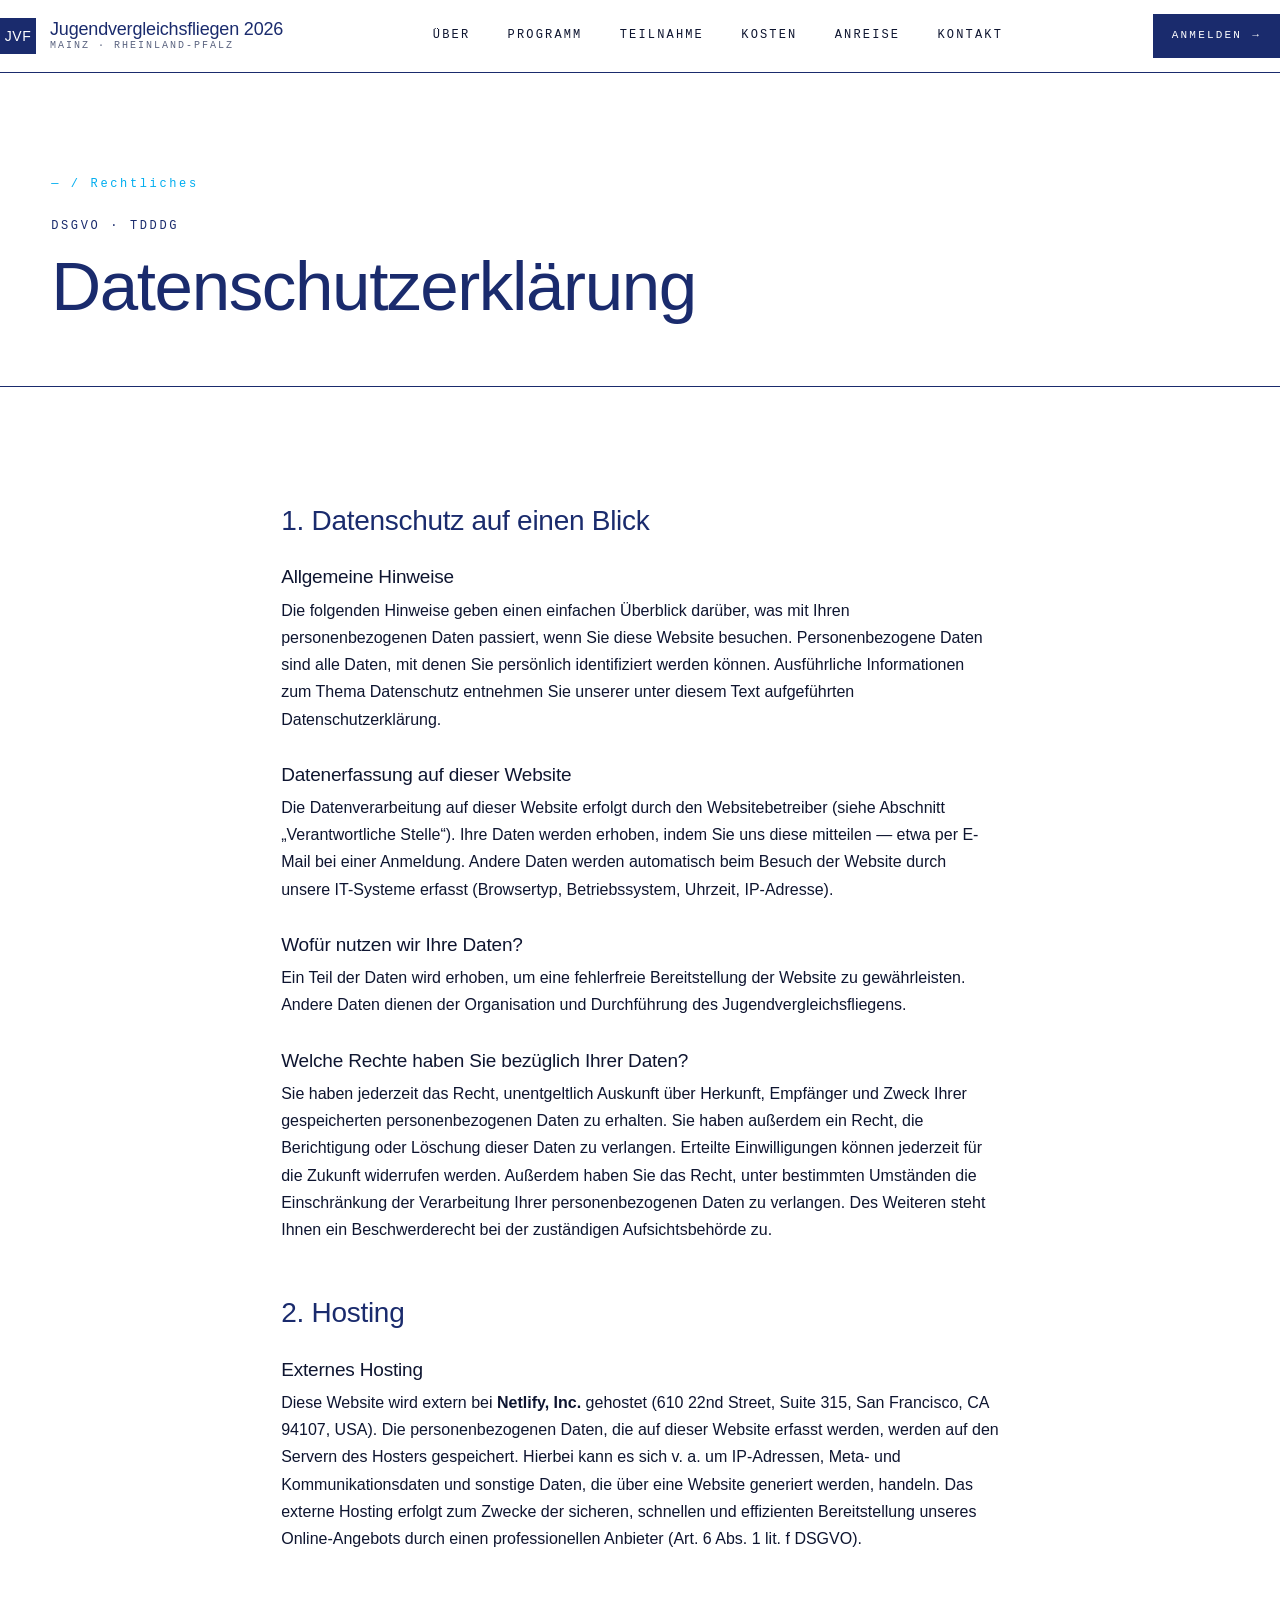
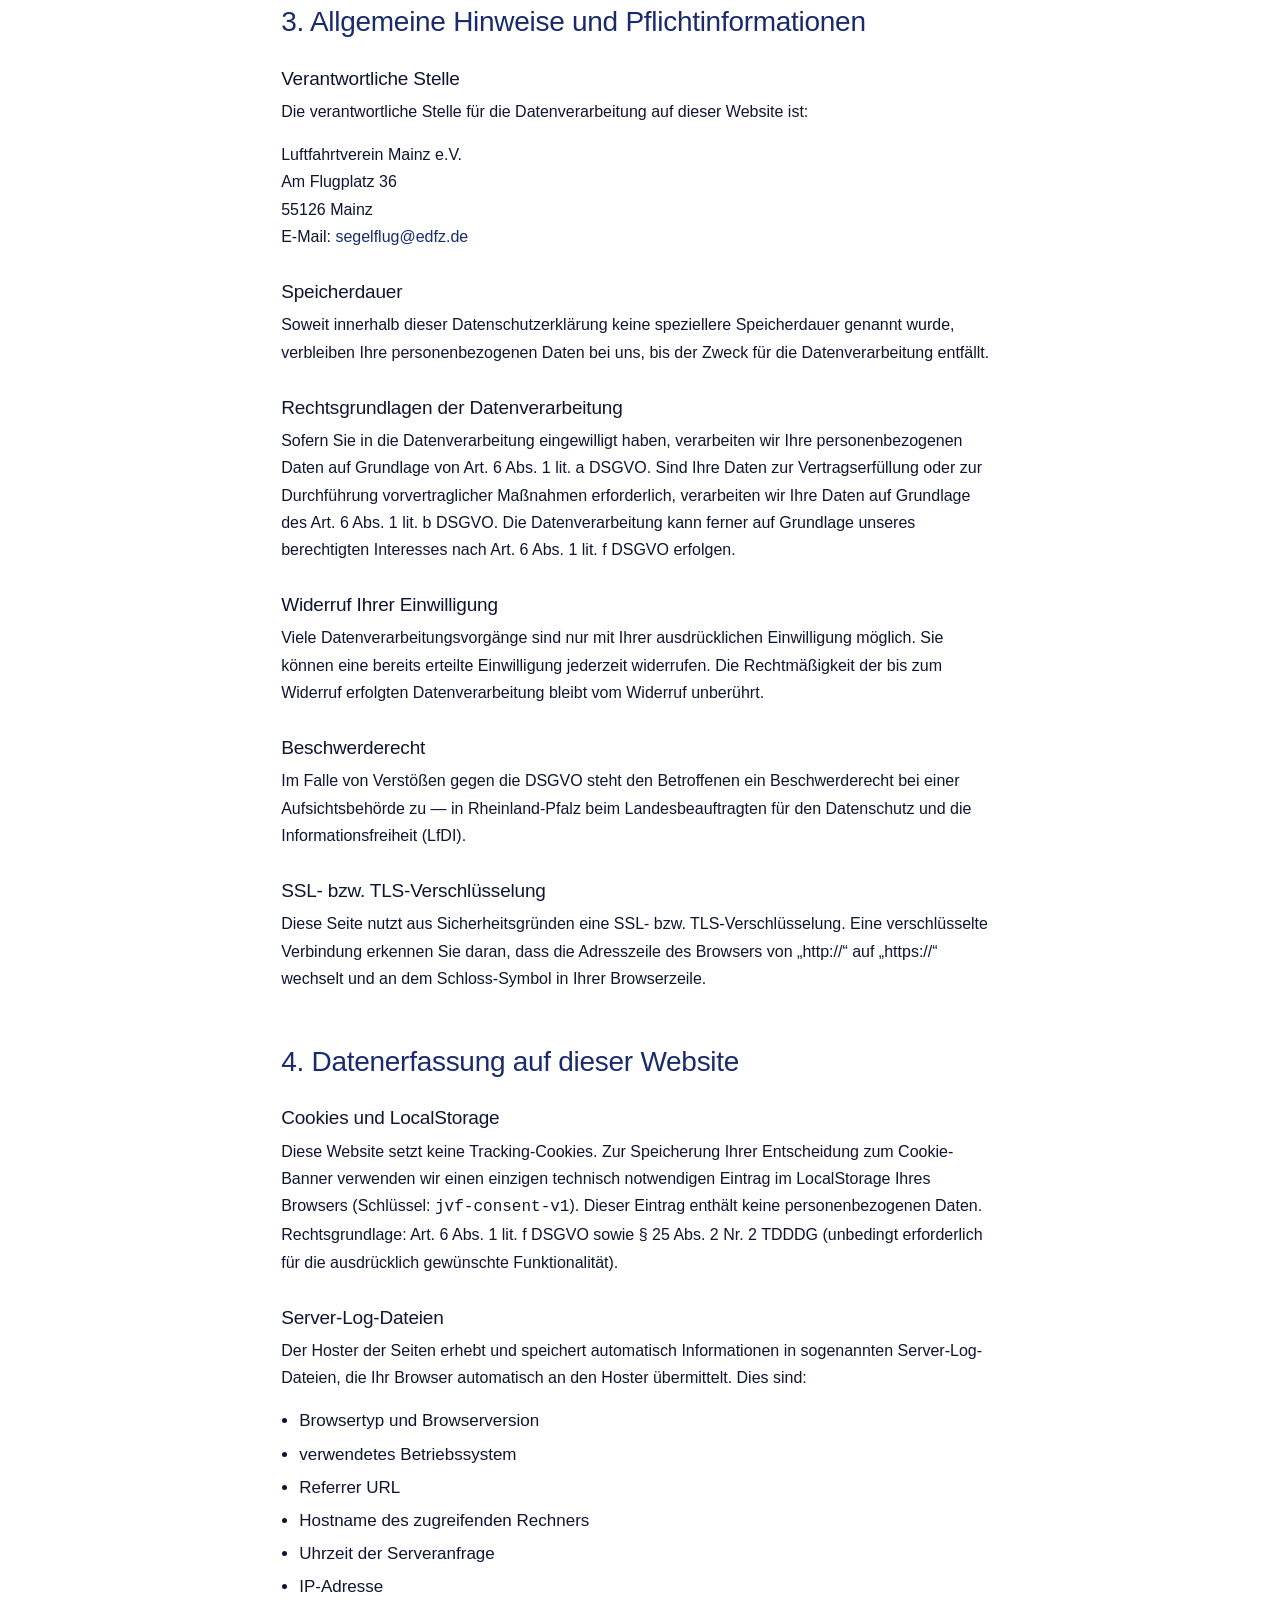
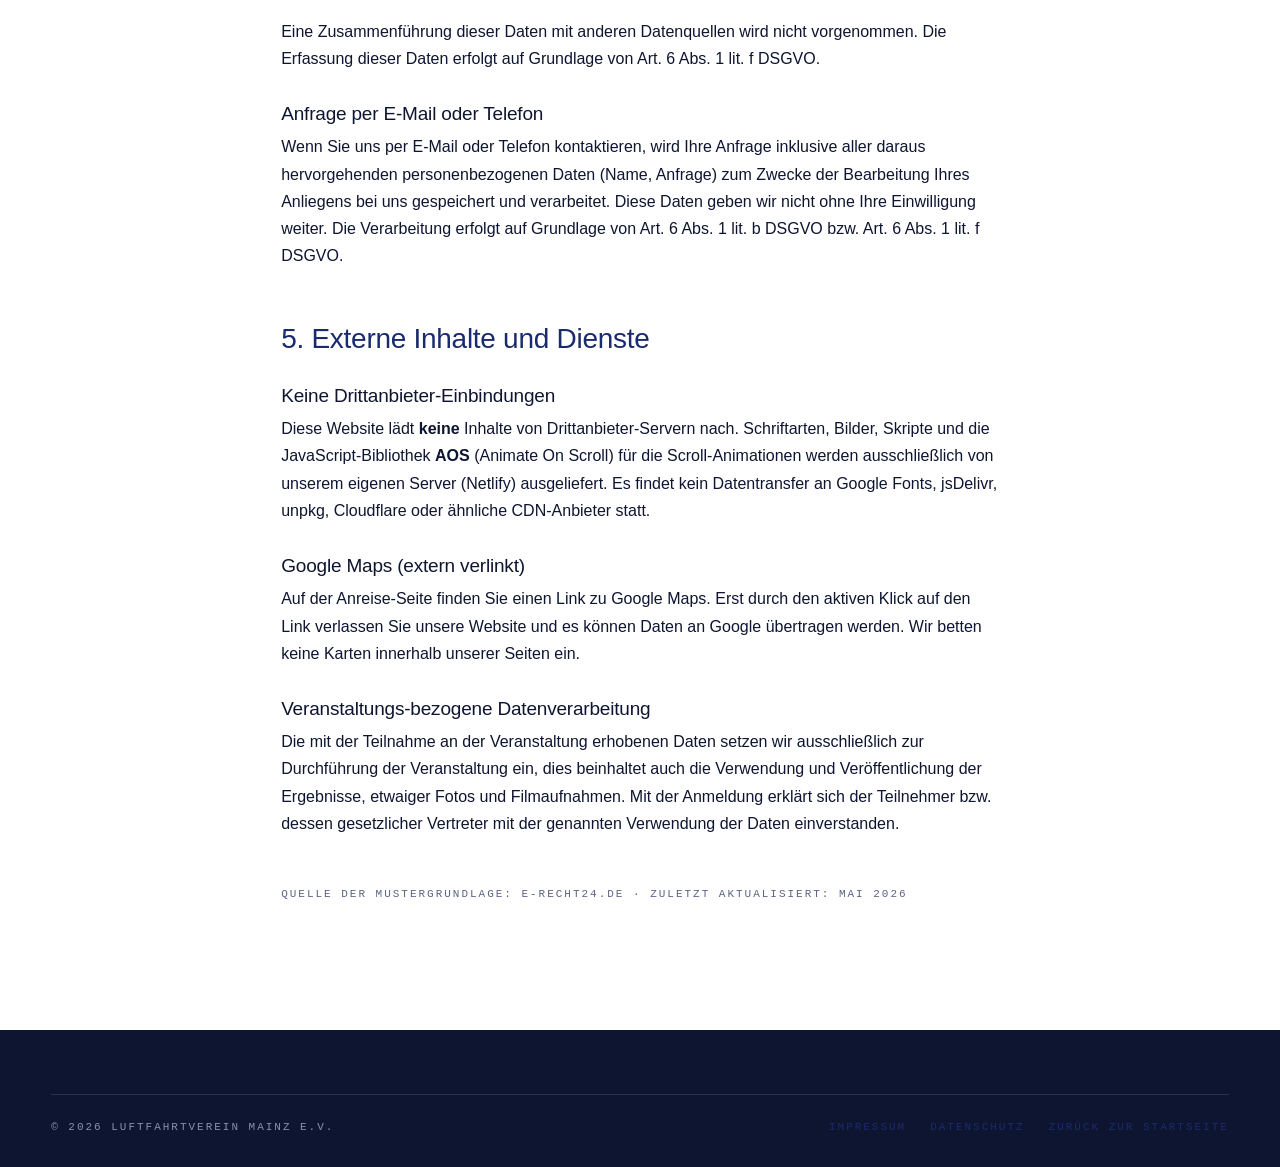
==== datenschutz.html @ f4890831 "feat: JVF Mainz 2026 Website Statische HTML-Site für das Landesjugendvergleichsfliegen 2026 auf dem " ====
<!doctype html>
<html lang="de">
<head>
<meta charset="utf-8" />
<meta name="viewport" content="width=device-width, initial-scale=1" />
<meta name="theme-color" content="#1A2B6D" />
<meta name="description" content="Datenschutzerklärung — JVF Mainz 2026" />
<meta name="robots" content="noindex, follow" />
<title>Datenschutz — JVF Mainz 2026</title>
<link rel="icon" type="image/svg+xml" href="data:image/svg+xml;utf8,<svg xmlns='http://www.w3.org/2000/svg' viewBox='0 0 64 64'><rect width='64' height='64' fill='%231A2B6D'/><text x='50%25' y='56%25' text-anchor='middle' font-family='Futura,Trebuchet MS,sans-serif' font-size='28' fill='white' font-weight='500'>JVF</text></svg>" />
<link rel="stylesheet" href="assets/css/styles.css" />
<link rel="stylesheet" href="assets/vendor/aos/aos.css" />
<script src="assets/vendor/aos/aos.js" defer></script>
</head>
<body>

<header class="topbar">
  <div class="container topbar__inner">
    <a class="brand" href="/">
      <span class="brand__mark">JVF</span>
      <span class="brand__text">
        Jugendvergleichs&shy;fliegen 2026
        <small>Mainz · Rheinland-Pfalz</small>
      </span>
    </a>
    <nav class="nav" aria-label="Hauptnavigation">
      <a href="index.html#ueber">Über</a>
      <a href="index.html#programm">Programm</a>
      <a href="index.html#teilnahme">Teilnahme</a>
      <a href="index.html#kosten">Kosten</a>
      <a href="index.html#anreise">Anreise</a>
      <a href="index.html#kontakt">Kontakt</a>
    </nav>
    <a class="topbar__cta" href="index.html#anmeldung">Anmelden <span aria-hidden="true">→</span></a>
  </div>
</header>

<section class="legal-hero">
  <div class="container">
    <div class="section__num" style="margin-bottom:8px;">— / Rechtliches</div>
    <span class="h-eyebrow">DSGVO · TDDDG</span>
    <h1 class="h-section">Datenschutz&shy;erklärung</h1>
  </div>
</section>

<main class="container legal">

  <h2>1. Datenschutz auf einen Blick</h2>

  <h3>Allgemeine Hinweise</h3>
  <p>
    Die folgenden Hinweise geben einen einfachen Überblick darüber, was
    mit Ihren personenbezogenen Daten passiert, wenn Sie diese Website
    besuchen. Personenbezogene Daten sind alle Daten, mit denen Sie
    persönlich identifiziert werden können. Ausführliche Informationen
    zum Thema Datenschutz entnehmen Sie unserer unter diesem Text
    aufgeführten Datenschutzerklärung.
  </p>

  <h3>Datenerfassung auf dieser Website</h3>
  <p>
    Die Datenverarbeitung auf dieser Website erfolgt durch den
    Websitebetreiber (siehe Abschnitt „Verantwortliche Stelle“).
    Ihre Daten werden erhoben, indem Sie uns diese mitteilen — etwa
    per E-Mail bei einer Anmeldung. Andere Daten werden automatisch
    beim Besuch der Website durch unsere IT-Systeme erfasst
    (Browsertyp, Betriebssystem, Uhrzeit, IP-Adresse).
  </p>

  <h3>Wofür nutzen wir Ihre Daten?</h3>
  <p>
    Ein Teil der Daten wird erhoben, um eine fehlerfreie Bereitstellung
    der Website zu gewährleisten. Andere Daten dienen der Organisation
    und Durchführung des Jugendvergleichsfliegens.
  </p>

  <h3>Welche Rechte haben Sie bezüglich Ihrer Daten?</h3>
  <p>
    Sie haben jederzeit das Recht, unentgeltlich Auskunft über Herkunft,
    Empfänger und Zweck Ihrer gespeicherten personenbezogenen Daten zu
    erhalten. Sie haben außerdem ein Recht, die Berichtigung oder
    Löschung dieser Daten zu verlangen. Erteilte Einwilligungen können
    jederzeit für die Zukunft widerrufen werden. Außerdem haben Sie das
    Recht, unter bestimmten Umständen die Einschränkung der Verarbeitung
    Ihrer personenbezogenen Daten zu verlangen. Des Weiteren steht
    Ihnen ein Beschwerderecht bei der zuständigen Aufsichtsbehörde zu.
  </p>

  <h2>2. Hosting</h2>

  <h3>Externes Hosting</h3>
  <p>
    Diese Website wird extern bei <strong>Netlify, Inc.</strong> gehostet
    (610 22nd Street, Suite 315, San Francisco, CA 94107, USA). Die
    personenbezogenen Daten, die auf dieser Website erfasst werden,
    werden auf den Servern des Hosters gespeichert. Hierbei kann es sich
    v. a. um IP-Adressen, Meta- und Kommunikationsdaten und sonstige
    Daten, die über eine Website generiert werden, handeln. Das externe
    Hosting erfolgt zum Zwecke der sicheren, schnellen und effizienten
    Bereitstellung unseres Online-Angebots durch einen professionellen
    Anbieter (Art. 6 Abs. 1 lit. f DSGVO).
  </p>

  <h2>3. Allgemeine Hinweise und Pflichtinformationen</h2>

  <h3>Verantwortliche Stelle</h3>
  <p>
    Die verantwortliche Stelle für die Datenverarbeitung auf dieser
    Website ist:
  </p>
  <p>
    Luftfahrtverein Mainz e.V.<br />
    Am Flugplatz 36<br />
    55126 Mainz<br />
    E-Mail: <a href="mailto:segelflug@edfz.de">segelflug@edfz.de</a>
  </p>

  <h3>Speicherdauer</h3>
  <p>
    Soweit innerhalb dieser Datenschutzerklärung keine speziellere
    Speicherdauer genannt wurde, verbleiben Ihre personenbezogenen Daten
    bei uns, bis der Zweck für die Datenverarbeitung entfällt.
  </p>

  <h3>Rechtsgrundlagen der Datenverarbeitung</h3>
  <p>
    Sofern Sie in die Datenverarbeitung eingewilligt haben, verarbeiten
    wir Ihre personenbezogenen Daten auf Grundlage von Art. 6 Abs. 1
    lit. a DSGVO. Sind Ihre Daten zur Vertragserfüllung oder zur
    Durchführung vorvertraglicher Maßnahmen erforderlich, verarbeiten
    wir Ihre Daten auf Grundlage des Art. 6 Abs. 1 lit. b DSGVO. Die
    Datenverarbeitung kann ferner auf Grundlage unseres berechtigten
    Interesses nach Art. 6 Abs. 1 lit. f DSGVO erfolgen.
  </p>

  <h3>Widerruf Ihrer Einwilligung</h3>
  <p>
    Viele Datenverarbeitungsvorgänge sind nur mit Ihrer ausdrücklichen
    Einwilligung möglich. Sie können eine bereits erteilte Einwilligung
    jederzeit widerrufen. Die Rechtmäßigkeit der bis zum Widerruf
    erfolgten Datenverarbeitung bleibt vom Widerruf unberührt.
  </p>

  <h3>Beschwerderecht</h3>
  <p>
    Im Falle von Verstößen gegen die DSGVO steht den Betroffenen ein
    Beschwerderecht bei einer Aufsichtsbehörde zu — in Rheinland-Pfalz
    beim Landesbeauftragten für den Datenschutz und die
    Informationsfreiheit (LfDI).
  </p>

  <h3>SSL- bzw. TLS-Verschlüsselung</h3>
  <p>
    Diese Seite nutzt aus Sicherheitsgründen eine SSL- bzw.
    TLS-Verschlüsselung. Eine verschlüsselte Verbindung erkennen Sie
    daran, dass die Adresszeile des Browsers von „http://“ auf
    „https://“ wechselt und an dem Schloss-Symbol in Ihrer Browserzeile.
  </p>

  <h2>4. Datenerfassung auf dieser Website</h2>

  <h3>Cookies und LocalStorage</h3>
  <p>
    Diese Website setzt keine Tracking-Cookies. Zur Speicherung Ihrer
    Entscheidung zum Cookie-Banner verwenden wir einen einzigen
    technisch notwendigen Eintrag im LocalStorage Ihres Browsers
    (Schlüssel: <code>jvf-consent-v1</code>). Dieser Eintrag enthält
    keine personenbezogenen Daten. Rechtsgrundlage:
    Art. 6 Abs. 1 lit. f DSGVO sowie § 25 Abs. 2 Nr. 2 TDDDG
    (unbedingt erforderlich für die ausdrücklich gewünschte
    Funktionalität).
  </p>

  <h3>Server-Log-Dateien</h3>
  <p>
    Der Hoster der Seiten erhebt und speichert automatisch Informationen
    in sogenannten Server-Log-Dateien, die Ihr Browser automatisch an
    den Hoster übermittelt. Dies sind:
  </p>
  <ul>
    <li>Browsertyp und Browserversion</li>
    <li>verwendetes Betriebssystem</li>
    <li>Referrer URL</li>
    <li>Hostname des zugreifenden Rechners</li>
    <li>Uhrzeit der Serveranfrage</li>
    <li>IP-Adresse</li>
  </ul>
  <p>
    Eine Zusammenführung dieser Daten mit anderen Datenquellen wird
    nicht vorgenommen. Die Erfassung dieser Daten erfolgt auf Grundlage
    von Art. 6 Abs. 1 lit. f DSGVO.
  </p>

  <h3>Anfrage per E-Mail oder Telefon</h3>
  <p>
    Wenn Sie uns per E-Mail oder Telefon kontaktieren, wird Ihre Anfrage
    inklusive aller daraus hervorgehenden personenbezogenen Daten (Name,
    Anfrage) zum Zwecke der Bearbeitung Ihres Anliegens bei uns
    gespeichert und verarbeitet. Diese Daten geben wir nicht ohne Ihre
    Einwilligung weiter. Die Verarbeitung erfolgt auf Grundlage von
    Art. 6 Abs. 1 lit. b DSGVO bzw. Art. 6 Abs. 1 lit. f DSGVO.
  </p>

  <h2>5. Externe Inhalte und Dienste</h2>

  <h3>Keine Drittanbieter-Einbindungen</h3>
  <p>
    Diese Website lädt <strong>keine</strong> Inhalte von Drittanbieter-Servern
    nach. Schriftarten, Bilder, Skripte und die JavaScript-Bibliothek
    <strong>AOS</strong> (Animate On Scroll) für die Scroll-Animationen
    werden ausschließlich von unserem eigenen Server (Netlify) ausgeliefert.
    Es findet kein Datentransfer an Google Fonts, jsDelivr, unpkg, Cloudflare
    oder ähnliche CDN-Anbieter statt.
  </p>

  <h3>Google Maps (extern verlinkt)</h3>
  <p>
    Auf der Anreise-Seite finden Sie einen Link zu Google Maps. Erst
    durch den aktiven Klick auf den Link verlassen Sie unsere Website
    und es können Daten an Google übertragen werden. Wir betten keine
    Karten innerhalb unserer Seiten ein.
  </p>

  <h3>Veranstaltungs-bezogene Datenverarbeitung</h3>
  <p>
    Die mit der Teilnahme an der Veranstaltung erhobenen Daten setzen
    wir ausschließlich zur Durchführung der Veranstaltung ein, dies
    beinhaltet auch die Verwendung und Veröffentlichung der Ergebnisse,
    etwaiger Fotos und Filmaufnahmen. Mit der Anmeldung erklärt sich der
    Teilnehmer bzw. dessen gesetzlicher Vertreter mit der genannten
    Verwendung der Daten einverstanden.
  </p>

  <p style="margin-top:48px; font-family:var(--ff-mono); font-size:11px; letter-spacing:.18em; text-transform:uppercase; color:var(--muted);">
    Quelle der Mustergrundlage: e-recht24.de · zuletzt aktualisiert: Mai 2026
  </p>

</main>

<footer class="footer">
  <div class="container">
    <div class="footer__bottom" style="border-top:1px solid rgba(255,255,255,0.12); padding-top:24px;">
      <span>© 2026 Luftfahrtverein Mainz e.V.</span>
      <nav aria-label="Footer">
        <a href="impressum.html">Impressum</a>
        <a href="datenschutz.html">Datenschutz</a>
        <a href="index.html">Zurück zur Startseite</a>
      </nav>
    </div>
  </div>
</footer>

<script src="assets/js/main.js" defer></script>

</body>
</html>
---- assets/css/styles.css ----
/* ============================================================
   JVF Mainz 2026 — Stylesheet
   Editorial · Aviation · Technical
   ============================================================ */

/* ---------- Fonts: lokal (DSGVO-konform) ------------------ */
@font-face {
  font-family: 'Futura LT';
  src: url('../fonts/futura-lt-light.woff2') format('woff2'),
       url('../fonts/futura-lt-light.woff') format('woff');
  font-weight: 300;
  font-style: normal;
  font-display: swap;
}
@font-face {
  font-family: 'Futura';
  src: url('../fonts/futura.woff2') format('woff2'),
       url('../fonts/futura.woff') format('woff');
  font-weight: 500;
  font-style: normal;
  font-display: swap;
}
@font-face {
  font-family: 'DIN 2014 Light';
  src: url('../fonts/din-2014-light.woff2') format('woff2'),
       url('../fonts/din-2014-light.woff') format('woff');
  font-weight: 300;
  font-style: normal;
  font-display: swap;
}
@font-face {
  font-family: 'DIN 2014';
  src: url('../fonts/din-2014.woff2') format('woff2'),
       url('../fonts/din-2014.woff') format('woff');
  font-weight: 400;
  font-style: normal;
  font-display: swap;
}

/* ---------- Tokens ---------------------------------------- */
:root {
  --primary: #1A2B6D;
  --secondary: #00ADEF;
  --ink: #0E1530;
  --paper: #FFFFFF;
  --paper-2: #F4F5F9;
  --paper-3: #E8EAF1;
  --rule: #1A2B6D;
  --rule-soft: #C9CEDC;
  --muted: #5B6480;

  --ff-display: 'Futura', 'Futura LT', 'Trebuchet MS', 'Century Gothic', sans-serif;
  --ff-display-light: 'Futura LT', 'Futura', 'Trebuchet MS', 'Century Gothic', sans-serif;
  --ff-body: 'DIN 2014', 'DIN 2014 Light', 'Helvetica Neue', Helvetica, Arial, sans-serif;
  --ff-body-light: 'DIN 2014 Light', 'DIN 2014', 'Helvetica Neue', Helvetica, Arial, sans-serif;
  --ff-mono: ui-monospace, 'SF Mono', Menlo, Consolas, monospace;

  --container: 1320px;
  --gutter: clamp(20px, 4vw, 56px);
  --section: clamp(72px, 9vw, 140px);
}

/* ---------- Reset ----------------------------------------- */
*,
*::before,
*::after { box-sizing: border-box; }

html { scroll-behavior: smooth; }

body {
  margin: 0;
  background: var(--paper);
  color: var(--ink);
  font-family: var(--ff-body-light);
  font-size: 17px;
  line-height: 1.6;
  -webkit-font-smoothing: antialiased;
  -moz-osx-font-smoothing: grayscale;
  text-rendering: optimizeLegibility;
}

img { max-width: 100%; display: block; }

a { color: var(--primary); text-decoration: none; }
a:hover { color: var(--secondary); }

::selection { background: var(--primary); color: #fff; }

button { font: inherit; cursor: pointer; }

/* ---------- Typography ------------------------------------ */
h1, h2, h3, h4 {
  font-family: var(--ff-display);
  font-weight: 500;
  line-height: 1.02;
  letter-spacing: -0.01em;
  margin: 0;
  color: var(--primary);
}

.h-display {
  font-family: var(--ff-display);
  font-size: clamp(48px, 9vw, 140px);
  line-height: 0.92;
  letter-spacing: -0.03em;
  color: var(--primary);
}
.h-display .light { font-family: var(--ff-display-light); font-weight: 300; }
.h-display .accent { color: var(--secondary); }

.h-section {
  font-family: var(--ff-display);
  font-size: clamp(38px, 5.4vw, 72px);
  line-height: 1.02;
  letter-spacing: -0.02em;
}

.h-eyebrow {
  font-family: var(--ff-mono);
  font-size: 12px;
  letter-spacing: 0.22em;
  text-transform: uppercase;
  color: var(--primary);
  font-weight: 500;
}

p { margin: 0 0 1em; }

strong { font-family: var(--ff-body); font-weight: 700; }

/* ---------- Layout ---------------------------------------- */
.container {
  width: 100%;
  max-width: var(--container);
  margin: 0 auto;
  padding-left: var(--gutter);
  padding-right: var(--gutter);
}

.section { padding-top: var(--section); padding-bottom: var(--section); }
.section--tight { padding-top: clamp(48px, 6vw, 80px); padding-bottom: clamp(48px, 6vw, 80px); }
.section--ink { background: var(--ink); color: #E7EAF5; }
.section--ink h1,
.section--ink h2,
.section--ink h3 { color: #fff; }
.section--ink .h-eyebrow { color: var(--secondary); }

.rule { height: 1px; background: var(--rule); border: 0; margin: 0; }
.rule--soft { background: var(--rule-soft); }
.rule--secondary { background: var(--secondary); height: 2px; }

/* ---------- Top Bar / Header ------------------------------ */
.topbar {
  position: sticky;
  top: 0;
  z-index: 50;
  background: var(--paper);
  border-bottom: 1px solid var(--rule);
}
.topbar__inner {
  display: grid;
  grid-template-columns: auto 1fr auto;
  align-items: center;
  gap: 24px;
  padding: 14px 0;
}
.brand {
  display: flex;
  align-items: center;
  gap: 14px;
  color: var(--primary);
}
.brand__mark {
  width: 36px;
  height: 36px;
  background: var(--primary);
  display: grid;
  place-items: center;
  color: #fff;
  font-family: var(--ff-display);
  font-size: 14px;
  letter-spacing: 0.04em;
}
.brand__text {
  font-family: var(--ff-display);
  font-size: 18px;
  line-height: 1.05;
  letter-spacing: -0.01em;
}
.brand__text small {
  display: block;
  font-family: var(--ff-mono);
  font-size: 10px;
  letter-spacing: 0.2em;
  text-transform: uppercase;
  color: var(--muted);
  margin-top: 2px;
}
.nav {
  display: flex;
  justify-content: center;
  gap: clamp(14px, 2.6vw, 36px);
}
.nav a {
  font-family: var(--ff-mono);
  font-size: 12px;
  letter-spacing: 0.18em;
  text-transform: uppercase;
  color: var(--ink);
  padding: 6px 2px;
  border-bottom: 1px solid transparent;
}
.nav a:hover { color: var(--primary); border-bottom-color: var(--secondary); }

.topbar__cta {
  display: inline-flex;
  align-items: center;
  gap: 10px;
  background: var(--primary);
  color: #fff;
  padding: 12px 18px;
  font-family: var(--ff-mono);
  font-size: 11px;
  letter-spacing: 0.2em;
  text-transform: uppercase;
  border: 1px solid var(--primary);
  transition: background .2s, color .2s;
}
.topbar__cta:hover { background: var(--secondary); border-color: var(--secondary); color: #fff; }

.nav__toggle {
  display: none;
  background: transparent;
  border: 1px solid var(--primary);
  color: var(--primary);
  padding: 8px 12px;
  font-family: var(--ff-mono);
  font-size: 11px;
  letter-spacing: 0.2em;
  text-transform: uppercase;
}

/* ---------- Hero ------------------------------------------ */
.hero {
  position: relative;
  overflow: hidden;
  border-bottom: 1px solid var(--rule);
}
.hero__media {
  position: relative;
  height: clamp(520px, 88vh, 880px);
  background:
    linear-gradient(180deg, rgba(26,43,109,0.18) 0%, rgba(26,43,109,0.45) 60%, rgba(14,21,48,0.85) 100%),
    url('../images/hero-runway.jpg') center 70% / cover no-repeat;
}
.hero__grid {
  position: absolute;
  inset: 0;
  pointer-events: none;
  background-image:
    linear-gradient(to right, rgba(255,255,255,0.08) 1px, transparent 1px);
  background-size: 12.5% 100%;
  mix-blend-mode: overlay;
  opacity: 0.6;
}
.hero__content {
  position: absolute;
  inset: 0;
  display: flex;
  flex-direction: column;
  justify-content: flex-end;
  padding-bottom: clamp(48px, 6vw, 80px);
  color: #fff;
}
.hero__container {
  width: 100%;
  max-width: var(--container);
  margin: 0 auto;
  padding-left: var(--gutter);
  padding-right: var(--gutter);
}
.hero__meta {
  display: flex;
  flex-wrap: wrap;
  gap: 28px 40px;
  align-items: baseline;
  margin-bottom: 28px;
  padding-bottom: 18px;
  border-bottom: 1px solid rgba(255,255,255,0.25);
}
.hero__meta-item {
  font-family: var(--ff-mono);
  font-size: 11px;
  letter-spacing: 0.22em;
  text-transform: uppercase;
  color: rgba(255,255,255,0.85);
}
.hero__meta-item span {
  display: block;
  font-family: var(--ff-display);
  font-size: clamp(18px, 1.6vw, 22px);
  letter-spacing: -0.005em;
  color: #fff;
  margin-top: 6px;
  text-transform: none;
}
.hero__title {
  color: #fff;
  font-family: var(--ff-display);
  font-size: clamp(44px, 7.6vw, 116px);
  line-height: 0.94;
  letter-spacing: -0.03em;
}
.hero__title .light { font-family: var(--ff-display-light); font-weight: 300; }
.hero__title .accent { color: var(--secondary); }
.hero__sub {
  margin-top: 22px;
  max-width: 640px;
  font-size: 18px;
  line-height: 1.55;
  color: rgba(255,255,255,0.92);
}
.hero__cta {
  margin-top: 36px;
  display: flex;
  gap: 14px;
  flex-wrap: wrap;
}

/* Buttons */
.btn {
  display: inline-flex;
  align-items: center;
  gap: 12px;
  padding: 16px 24px;
  font-family: var(--ff-mono);
  font-size: 12px;
  letter-spacing: 0.22em;
  text-transform: uppercase;
  border: 1px solid var(--primary);
  background: var(--primary);
  color: #fff;
  transition: background .2s, border-color .2s, color .2s;
}
.btn:hover { background: var(--secondary); border-color: var(--secondary); color: #fff; }
.btn--ghost { background: transparent; color: #fff; border-color: rgba(255,255,255,0.5); }
.btn--ghost:hover { background: #fff; color: var(--primary); border-color: #fff; }
.btn--outline-dark { background: transparent; color: var(--primary); }
.btn--outline-dark:hover { background: var(--primary); color: #fff; }
.btn .arrow { font-family: var(--ff-display); font-size: 18px; letter-spacing: 0; }

/* Marquee / ticker */
.ticker {
  background: var(--primary);
  color: #fff;
  border-top: 1px solid var(--primary);
  border-bottom: 1px solid var(--primary);
  overflow: hidden;
}
.ticker__track {
  display: flex;
  gap: 60px;
  padding: 14px 0;
  animation: ticker 38s linear infinite;
  white-space: nowrap;
  font-family: var(--ff-mono);
  font-size: 12px;
  letter-spacing: 0.22em;
  text-transform: uppercase;
}
.ticker__track span::after {
  content: '◆';
  margin-left: 60px;
  color: var(--secondary);
}
@keyframes ticker {
  from { transform: translateX(0); }
  to { transform: translateX(-50%); }
}

/* ---------- Section header -------------------------------- */
.section__head {
  display: grid;
  grid-template-columns: 80px 1fr;
  gap: 32px;
  align-items: end;
  margin-bottom: clamp(40px, 5vw, 72px);
  padding-bottom: 18px;
  border-bottom: 1px solid var(--rule);
}
.section__num {
  font-family: var(--ff-mono);
  font-size: 12px;
  letter-spacing: 0.22em;
  color: var(--secondary);
  padding-bottom: 8px;
}
.section__title-wrap .h-eyebrow { display: block; margin-bottom: 14px; }

/* ---------- Intro / About --------------------------------- */
.intro {
  display: grid;
  grid-template-columns: 1fr 1fr;
  gap: clamp(40px, 5vw, 88px);
  align-items: start;
}
.intro__lead {
  font-family: var(--ff-display-light);
  font-weight: 300;
  font-size: clamp(24px, 2.3vw, 32px);
  line-height: 1.25;
  color: var(--primary);
}
.intro__body p { font-size: 17px; color: var(--ink); }
.intro__body p + p { margin-top: 1em; }

/* ---------- Stat strip ------------------------------------ */
.stats {
  display: grid;
  grid-template-columns: repeat(4, 1fr);
  border-top: 1px solid var(--rule);
  border-bottom: 1px solid var(--rule);
}
.stat {
  padding: 32px 24px;
  border-right: 1px solid var(--rule);
}
.stat:last-child { border-right: 0; }
.stat__num {
  font-family: var(--ff-display);
  font-size: clamp(40px, 4.8vw, 64px);
  line-height: 1;
  color: var(--primary);
  letter-spacing: -0.02em;
}
.stat__num .unit { font-family: var(--ff-display-light); font-weight: 300; font-size: 0.55em; color: var(--secondary); margin-left: 6px; letter-spacing: 0; }
.stat__label {
  font-family: var(--ff-mono);
  font-size: 11px;
  letter-spacing: 0.22em;
  text-transform: uppercase;
  margin-top: 12px;
  color: var(--muted);
}

/* ---------- Programm -------------------------------------- */
.program { display: grid; grid-template-columns: 1fr 1fr 1fr; gap: 1px; background: var(--rule); border: 1px solid var(--rule); }
.day { background: var(--paper); padding: 36px; display: flex; flex-direction: column; }
.day__header {
  display: flex;
  justify-content: space-between;
  align-items: baseline;
  padding-bottom: 14px;
  border-bottom: 1px solid var(--rule);
  margin-bottom: 22px;
}
.day__name { font-family: var(--ff-display); font-size: 28px; color: var(--primary); letter-spacing: -0.01em; }
.day__date { font-family: var(--ff-mono); font-size: 11px; letter-spacing: 0.22em; color: var(--secondary); text-transform: uppercase; }
.day__rows { display: flex; flex-direction: column; gap: 0; }
.day__row {
  display: grid;
  grid-template-columns: 88px 1fr;
  gap: 16px;
  padding: 12px 0;
  border-bottom: 1px dashed var(--rule-soft);
}
.day__row:last-child { border-bottom: 0; }
.day__time { font-family: var(--ff-mono); font-size: 13px; color: var(--primary); letter-spacing: 0.04em; }
.day__item { font-family: var(--ff-body); font-size: 15px; color: var(--ink); }

/* ---------- Editorial split (Teilnahme, Kosten) ----------- */
.split { display: grid; grid-template-columns: 1fr 1fr; gap: clamp(40px, 5vw, 96px); align-items: start; }
.split--reverse { direction: rtl; }
.split--reverse > * { direction: ltr; }

.req-list { list-style: none; padding: 0; margin: 0; }
.req-list li {
  padding: 18px 0;
  border-bottom: 1px solid var(--rule-soft);
  display: grid;
  grid-template-columns: 28px 1fr;
  gap: 14px;
  align-items: start;
}
.req-list li:first-child { border-top: 1px solid var(--rule); }
.req-list .marker {
  font-family: var(--ff-mono);
  color: var(--secondary);
  font-size: 12px;
  letter-spacing: 0.04em;
  padding-top: 3px;
}

/* ---------- Price card ------------------------------------ */
.prices { display: grid; grid-template-columns: repeat(3, 1fr); border: 1px solid var(--rule); }
.price { padding: 32px 28px; border-right: 1px solid var(--rule); position: relative; }
.price:last-child { border-right: 0; }
.price__label { font-family: var(--ff-mono); font-size: 11px; letter-spacing: 0.22em; text-transform: uppercase; color: var(--muted); }
.price__amount { font-family: var(--ff-display); font-size: clamp(48px, 5vw, 72px); color: var(--primary); line-height: 1; margin-top: 12px; letter-spacing: -0.02em; }
.price__amount .currency { font-family: var(--ff-display-light); font-weight: 300; font-size: 0.5em; color: var(--secondary); margin-left: 6px; vertical-align: top; }
.price__desc { margin-top: 14px; color: var(--muted); font-size: 14px; }

/* ---------- Editorial image strip ------------------------- */
.gallery {
  display: grid;
  grid-template-columns: 2fr 1fr 1fr;
  grid-template-rows: 240px 240px;
  gap: 1px;
  background: var(--rule);
  border: 1px solid var(--rule);
}
.gallery figure { position: relative; margin: 0; overflow: hidden; background: var(--paper-2); }
.gallery figure img { width: 100%; height: 100%; object-fit: cover; transition: transform .8s ease; }
.gallery figure:hover img { transform: scale(1.04); }
.gallery figure:nth-child(1) { grid-row: 1 / span 2; }
.gallery figure figcaption {
  position: absolute;
  left: 16px;
  bottom: 16px;
  font-family: var(--ff-mono);
  font-size: 10px;
  letter-spacing: 0.22em;
  text-transform: uppercase;
  color: #fff;
  background: rgba(26,43,109,0.85);
  padding: 6px 10px;
}

/* ---------- Anreise --------------------------------------- */
.anreise { display: grid; grid-template-columns: 1fr 1fr; gap: clamp(32px, 4vw, 72px); align-items: start; }
.address-card { border: 1px solid var(--rule); padding: 36px; background: var(--paper-2); }
.address-card h3 { font-size: 24px; margin-bottom: 16px; }
.address-card dl { display: grid; grid-template-columns: 110px 1fr; gap: 12px 18px; margin: 0; font-size: 15px; }
.address-card dt { font-family: var(--ff-mono); font-size: 11px; letter-spacing: 0.18em; text-transform: uppercase; color: var(--muted); padding-top: 3px; }
.address-card dd { margin: 0; color: var(--ink); }
.map-frame { border: 1px solid var(--rule); padding: 8px; background: #fff; }
.map-frame img { width: 100%; }

/* ---------- Kontakt / People ------------------------------ */
.contacts { display: grid; grid-template-columns: 1fr 1fr; gap: 1px; background: var(--rule); border: 1px solid var(--rule); }
.contact { padding: 36px; background: var(--paper); }
.contact__role { font-family: var(--ff-mono); font-size: 11px; letter-spacing: 0.22em; text-transform: uppercase; color: var(--secondary); }
.contact__name { font-family: var(--ff-display); font-size: 32px; color: var(--primary); margin: 10px 0 18px; }
.contact__detail { display: flex; flex-direction: column; gap: 6px; font-size: 16px; }
.contact__detail a { color: var(--primary); border-bottom: 1px solid var(--rule-soft); padding-bottom: 2px; }
.contact__detail a:hover { color: var(--secondary); border-bottom-color: var(--secondary); }

/* ---------- Sponsors -------------------------------------- */
.sponsors {
  display: grid;
  grid-template-columns: repeat(5, 1fr);
  gap: 1px;
  background: var(--rule-soft);
  border: 1px solid var(--rule-soft);
}
.sponsor {
  background: #fff;
  display: grid;
  place-items: center;
  padding: 28px;
  min-height: 130px;
  transition: background .2s;
}
.sponsor:hover { background: var(--paper-2); }
.sponsor img { max-height: 60px; max-width: 80%; width: auto; height: auto; object-fit: contain; filter: grayscale(40%); transition: filter .2s; }
.sponsor:hover img { filter: grayscale(0%); }

/* ---------- Footer ---------------------------------------- */
.footer { background: var(--ink); color: #C7CCE0; padding: 64px 0 32px; }
.footer__grid { display: grid; grid-template-columns: 1.4fr 1fr 1fr 1fr; gap: 32px; padding-bottom: 40px; border-bottom: 1px solid rgba(255,255,255,0.12); }
.footer__brand { color: #fff; font-family: var(--ff-display); font-size: 22px; line-height: 1.1; }
.footer__brand small { display: block; font-family: var(--ff-mono); font-size: 10px; letter-spacing: 0.2em; text-transform: uppercase; color: var(--secondary); margin-top: 8px; }
.footer__col h4 { font-family: var(--ff-mono); font-size: 11px; letter-spacing: 0.22em; text-transform: uppercase; color: #fff; margin-bottom: 16px; }
.footer__col ul { list-style: none; padding: 0; margin: 0; display: flex; flex-direction: column; gap: 10px; }
.footer__col a { color: #C7CCE0; }
.footer__col a:hover { color: var(--secondary); }
.footer__bottom {
  display: flex;
  justify-content: space-between;
  align-items: center;
  padding-top: 24px;
  font-family: var(--ff-mono);
  font-size: 11px;
  letter-spacing: 0.18em;
  text-transform: uppercase;
  color: #8A91A8;
}
.footer__bottom nav { display: flex; gap: 24px; }

/* ---------- Cookie banner --------------------------------- */
.cookie {
  position: fixed;
  z-index: 1000;
  left: 24px;
  right: 24px;
  bottom: 24px;
  max-width: 760px;
  margin-left: auto;
  background: var(--ink);
  color: #fff;
  border: 1px solid var(--primary);
  padding: 24px 28px;
  display: none;
  font-size: 14px;
  line-height: 1.55;
}
.cookie.is-visible { display: block; }
.cookie h4 {
  color: #fff;
  font-family: var(--ff-display);
  font-size: 20px;
  margin-bottom: 8px;
}
.cookie p { color: #C7CCE0; margin-bottom: 16px; }
.cookie__actions { display: flex; gap: 10px; flex-wrap: wrap; }
.cookie .btn { padding: 12px 18px; font-size: 11px; }
.cookie .btn--ghost { color: #fff; }
.cookie a { color: var(--secondary); border-bottom: 1px solid var(--secondary); }
.cookie a:hover { color: #fff; border-bottom-color: #fff; }

/* ---------- Legal pages ----------------------------------- */
.legal-hero {
  padding-top: clamp(60px, 8vw, 120px);
  padding-bottom: clamp(40px, 5vw, 72px);
  border-bottom: 1px solid var(--rule);
}
.legal-hero .h-section { margin-top: 14px; }
.legal {
  max-width: 820px;
  padding-top: clamp(40px, 5vw, 72px);
  padding-bottom: var(--section);
}
.legal h2 { font-size: 28px; margin-top: 56px; margin-bottom: 14px; color: var(--primary); }
.legal h3 { font-family: var(--ff-display); font-size: 19px; margin-top: 32px; margin-bottom: 10px; color: var(--ink); }
.legal p { font-size: 16px; color: var(--ink); line-height: 1.7; }
.legal ul { padding-left: 18px; margin: 0 0 1em; }
.legal ul li { margin-bottom: 6px; }

/* ---------- Utility --------------------------------------- */
[data-aos] { will-change: transform, opacity; }

/* ---------- Responsive ----------------------------------- */
@media (max-width: 1024px) {
  .intro, .split, .anreise { grid-template-columns: 1fr; }
  .program { grid-template-columns: 1fr; }
  .stats { grid-template-columns: repeat(2, 1fr); }
  .stat:nth-child(2) { border-right: 0; }
  .stat:nth-child(1), .stat:nth-child(2) { border-bottom: 1px solid var(--rule); }
  .prices { grid-template-columns: 1fr; }
  .price { border-right: 0; border-bottom: 1px solid var(--rule); }
  .price:last-child { border-bottom: 0; }
  .contacts { grid-template-columns: 1fr; }
  .sponsors { grid-template-columns: repeat(3, 1fr); }
  .footer__grid { grid-template-columns: 1fr 1fr; }
  .gallery {
    grid-template-columns: 1fr 1fr;
    grid-template-rows: 220px 220px 220px;
  }
  .gallery figure:nth-child(1) { grid-row: 1 / span 1; grid-column: 1 / span 2; }
}

@media (max-width: 720px) {
  .nav { display: none; }
  .topbar__inner { grid-template-columns: auto 1fr auto; }
  .topbar__cta { padding: 10px 12px; font-size: 10px; }
  .section__head { grid-template-columns: 1fr; gap: 12px; }
  .stats { grid-template-columns: 1fr; }
  .stat { border-right: 0; border-bottom: 1px solid var(--rule); }
  .stat:last-child { border-bottom: 0; }
  .sponsors { grid-template-columns: repeat(2, 1fr); }
  .footer__grid { grid-template-columns: 1fr; }
  .footer__bottom { flex-direction: column; gap: 14px; text-align: center; }
  .gallery { grid-template-columns: 1fr; grid-template-rows: 220px 220px 220px 220px 220px; }
  .gallery figure:nth-child(1) { grid-column: 1; }
  .hero__title { font-size: 64px; }
  .cookie { left: 12px; right: 12px; bottom: 12px; padding: 18px; }
}

/* ---------- Print ---------------------------------------- */
@media print {
  .topbar, .cookie, .ticker, .footer { display: none !important; }
}

/* ---------- Reduced motion ------------------------------- */
@media (prefers-reduced-motion: reduce) {
  *, *::before, *::after {
    animation-duration: 0.01ms !important;
    animation-iteration-count: 1 !important;
    transition-duration: 0.01ms !important;
  }
  html { scroll-behavior: auto; }
}
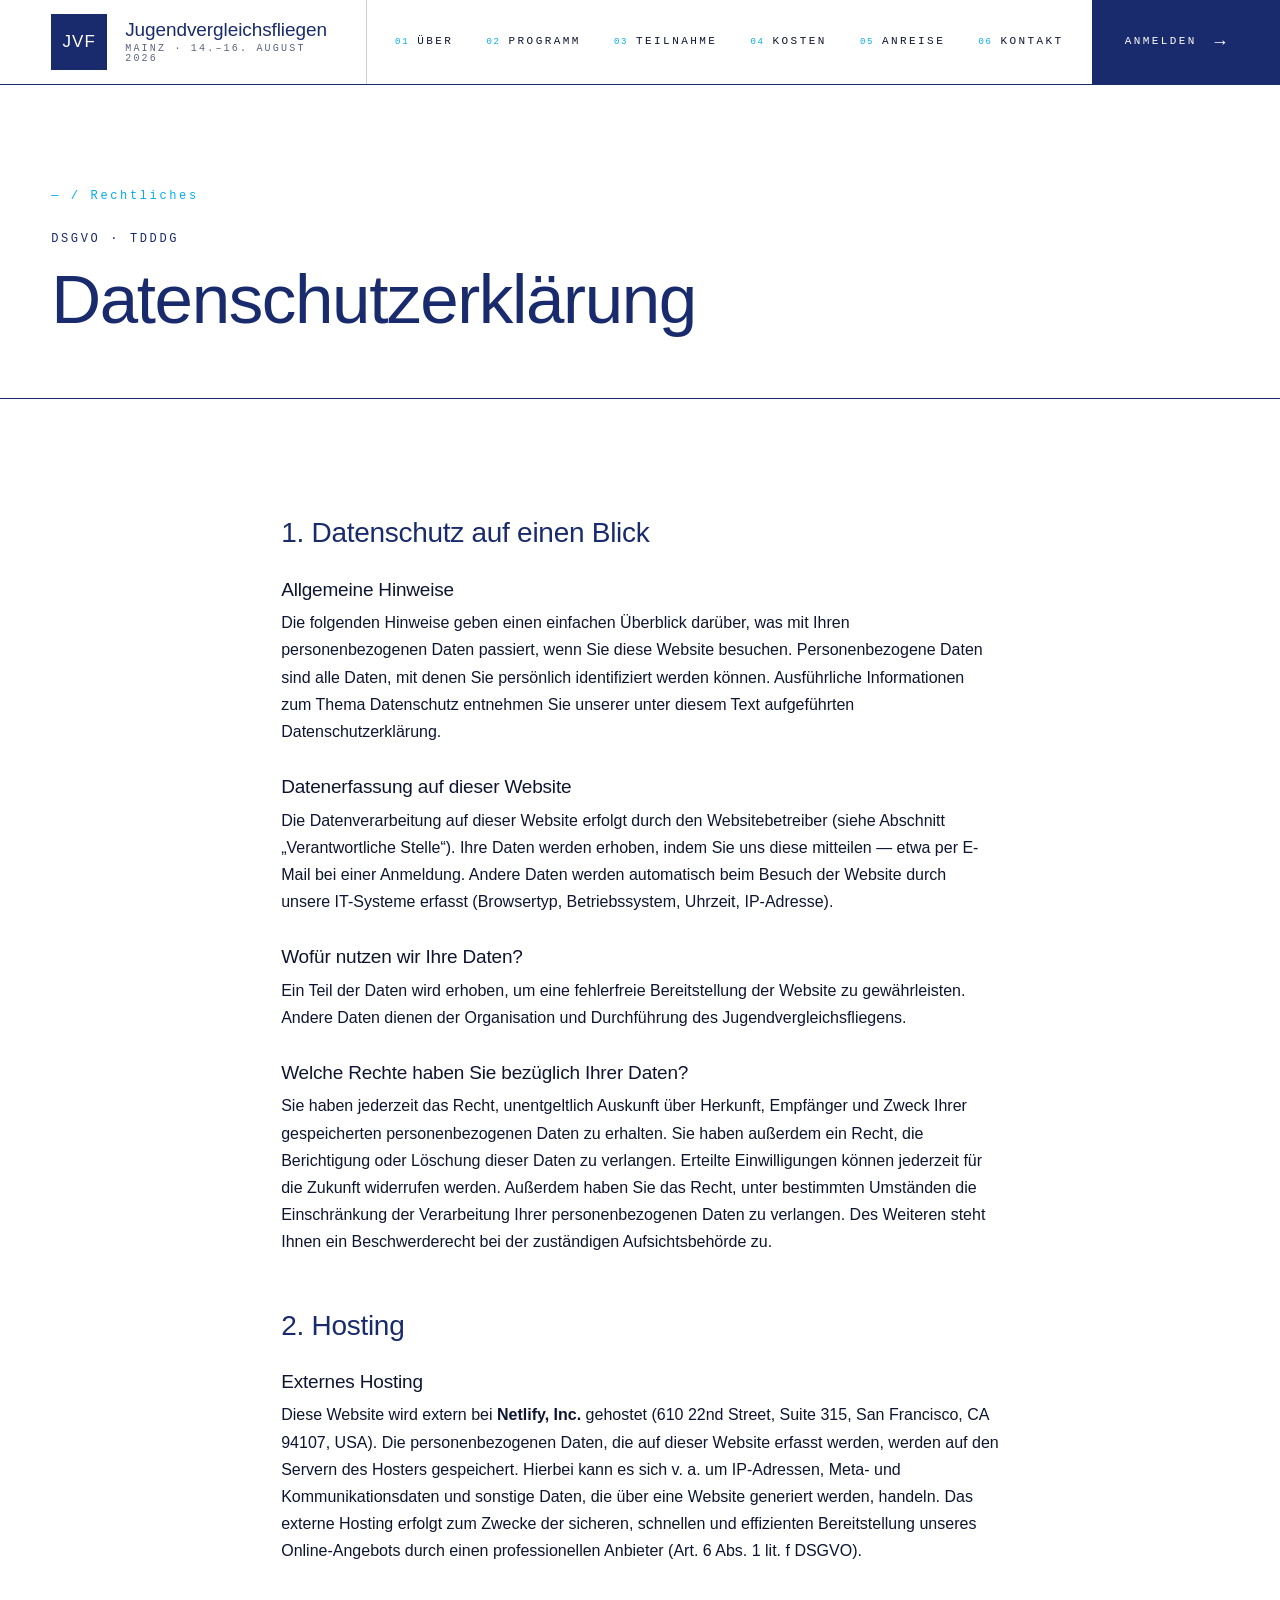
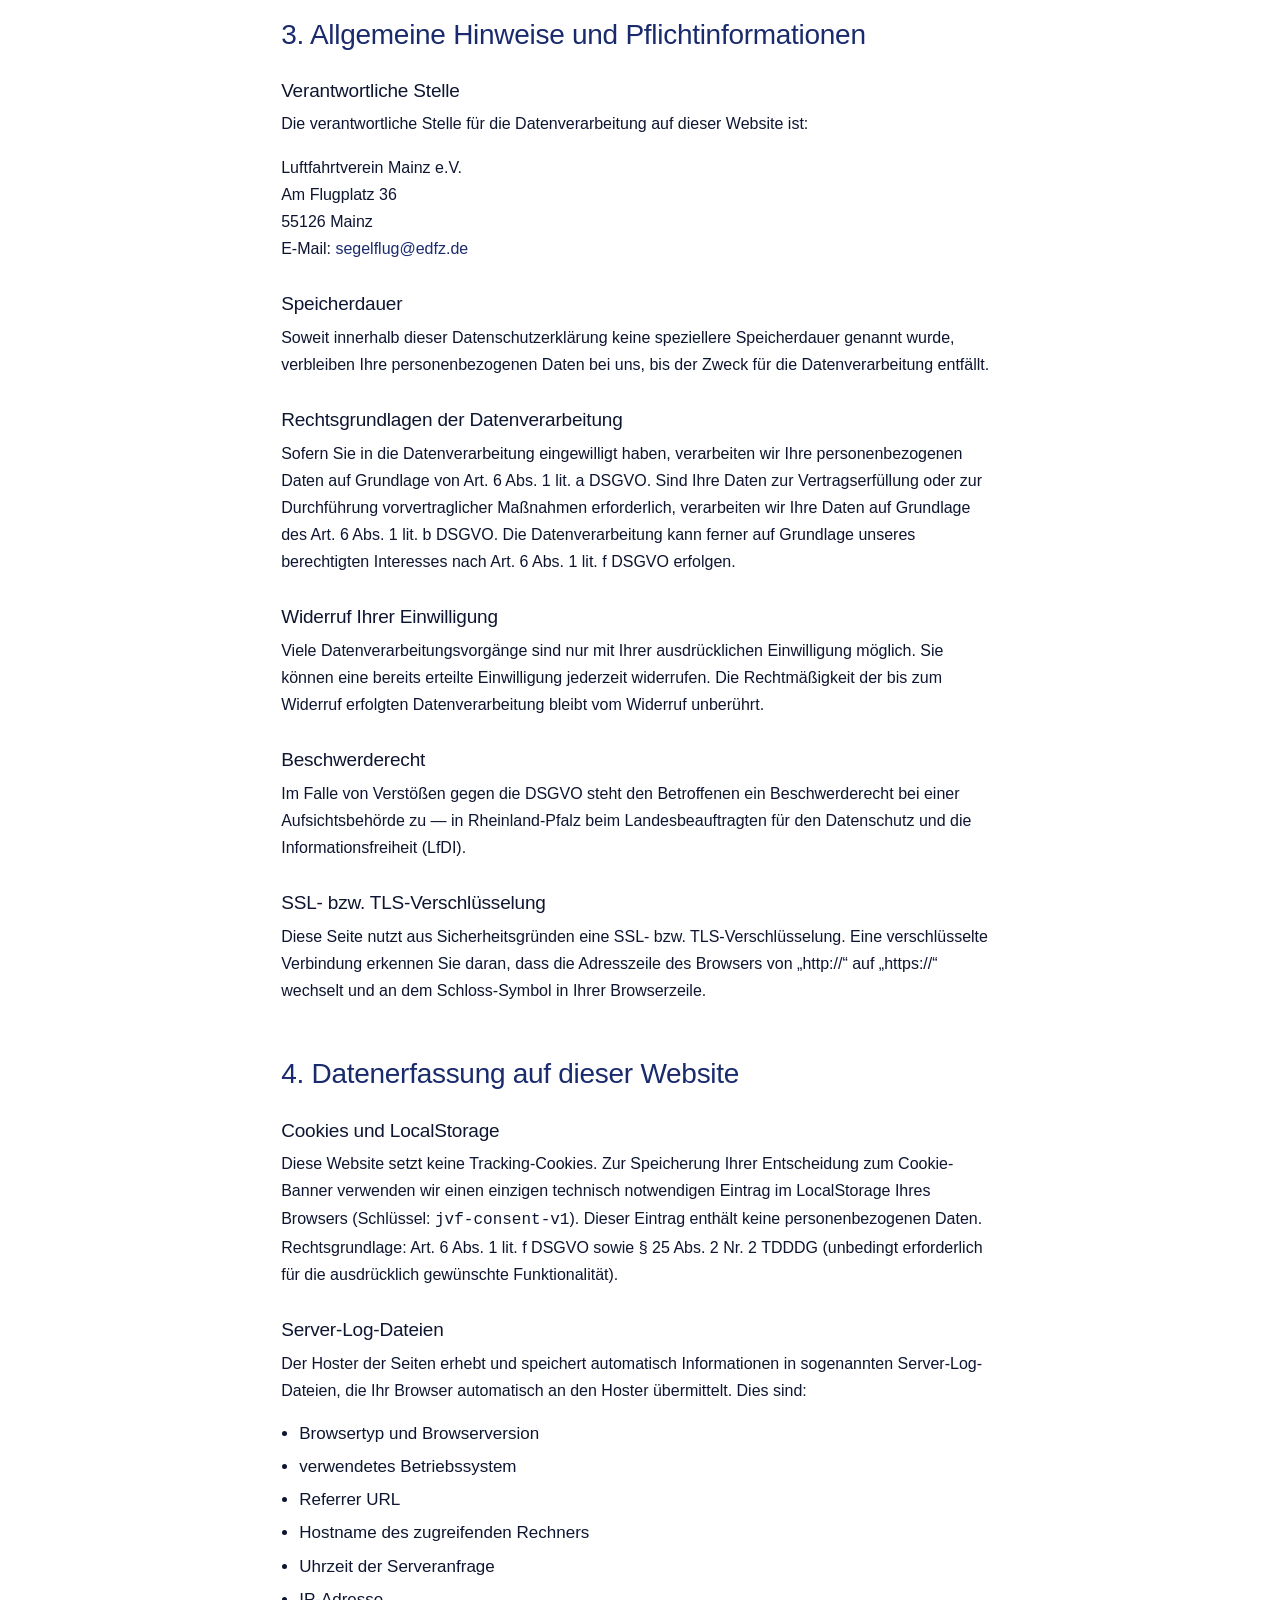
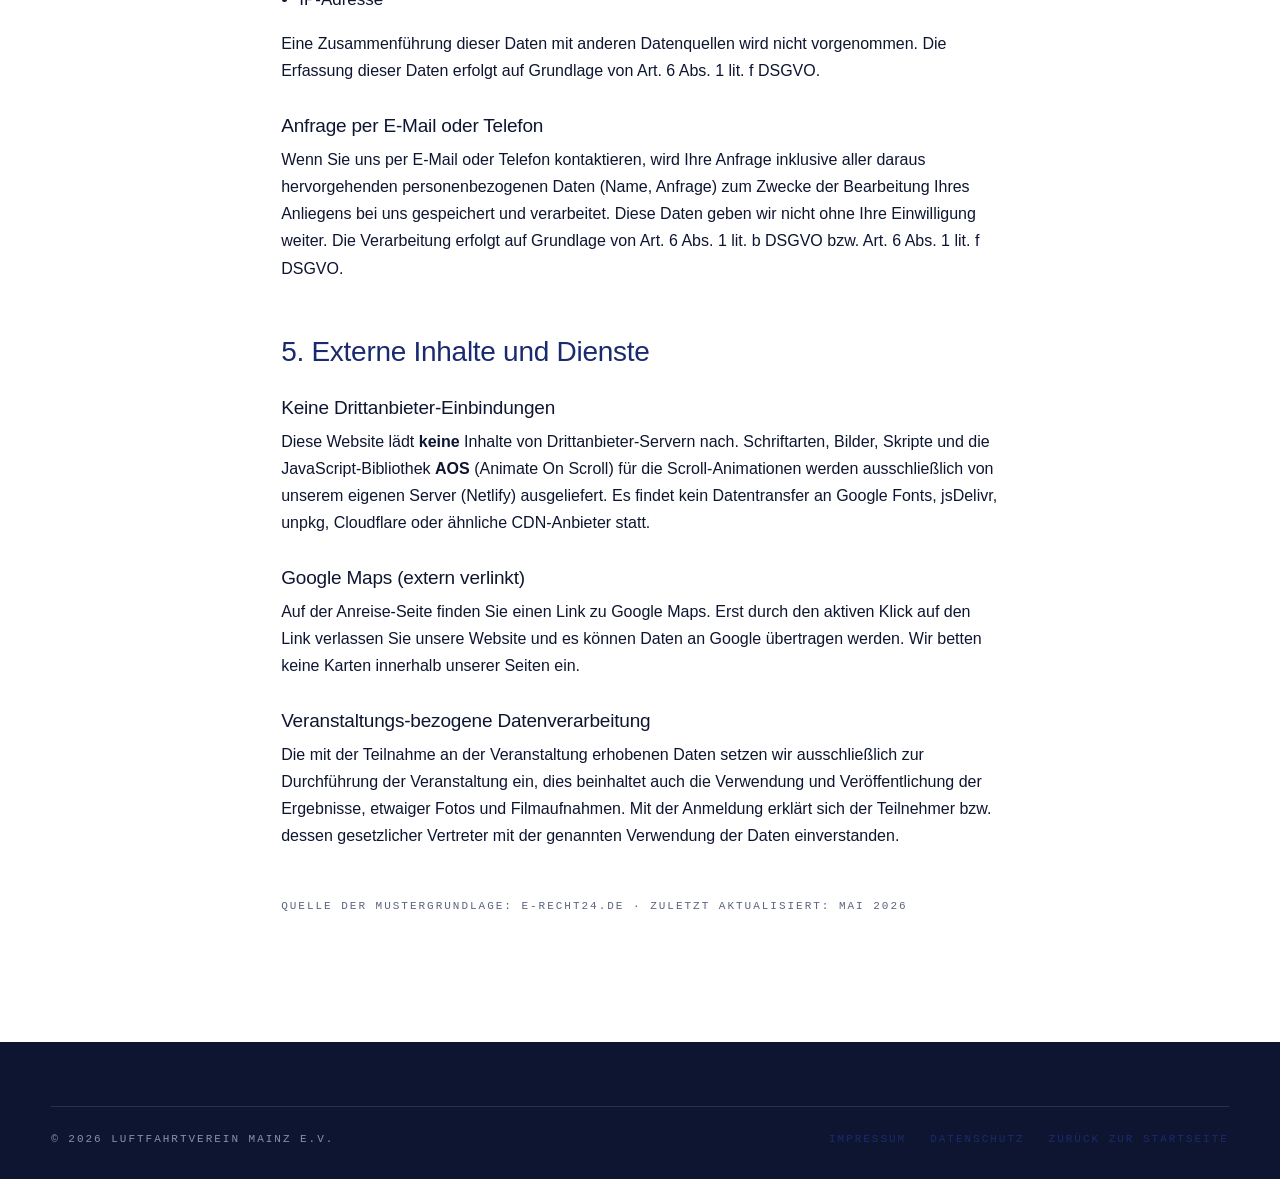
==== commit e6dc8633: "nav" ====
--- a/datenschutz.html
+++ b/datenschutz.html
@@ -15,25 +15,60 @@
 <body>
 
 <header class="topbar">
-  <div class="container topbar__inner">
-    <a class="brand" href="/">
-      <span class="brand__mark">JVF</span>
+  <div class="topbar__inner">
+    <a class="brand" href="index.html">
+      <span class="brand__mark" aria-hidden="true">JVF</span>
       <span class="brand__text">
-        Jugendvergleichs&shy;fliegen 2026
-        <small>Mainz · Rheinland-Pfalz</small>
+        <span class="brand__line1">Jugend&shy;vergleichs&shy;fliegen</span>
+        <span class="brand__line2">Mainz · 14.–16. August 2026</span>
       </span>
     </a>
     <nav class="nav" aria-label="Hauptnavigation">
-      <a href="index.html#ueber">Über</a>
-      <a href="index.html#programm">Programm</a>
-      <a href="index.html#teilnahme">Teilnahme</a>
-      <a href="index.html#kosten">Kosten</a>
-      <a href="index.html#anreise">Anreise</a>
-      <a href="index.html#kontakt">Kontakt</a>
+      <a href="index.html#ueber"><span class="nav__num">01</span><span class="nav__label">Über</span></a>
+      <a href="index.html#programm"><span class="nav__num">02</span><span class="nav__label">Programm</span></a>
+      <a href="index.html#teilnahme"><span class="nav__num">03</span><span class="nav__label">Teilnahme</span></a>
+      <a href="index.html#kosten"><span class="nav__num">04</span><span class="nav__label">Kosten</span></a>
+      <a href="index.html#anreise"><span class="nav__num">05</span><span class="nav__label">Anreise</span></a>
+      <a href="index.html#kontakt"><span class="nav__num">06</span><span class="nav__label">Kontakt</span></a>
     </nav>
-    <a class="topbar__cta" href="index.html#anmeldung">Anmelden <span aria-hidden="true">→</span></a>
+    <a class="topbar__cta" href="index.html#anmeldung">
+      <span>Anmelden</span>
+      <span class="arrow" aria-hidden="true">→</span>
+    </a>
+    <button class="nav__toggle" type="button" id="nav-toggle"
+            aria-controls="mobile-nav" aria-expanded="false" aria-label="Menü öffnen">
+      <span class="nav__toggle-bars" aria-hidden="true"></span>
+      <span class="nav__toggle-text">Menü</span>
+    </button>
   </div>
 </header>
+
+<div class="nav-drawer" id="mobile-nav" data-open="false" aria-hidden="true">
+  <div class="nav-drawer__head">
+    <span class="nav-drawer__brand">
+      <span class="brand__mark" aria-hidden="true">JVF</span>
+      <span>Mainz 2026</span>
+    </span>
+    <button class="nav-drawer__close" type="button" id="nav-close" aria-label="Menü schließen">
+      <span aria-hidden="true">✕</span>
+    </button>
+  </div>
+  <nav class="nav-drawer__nav" aria-label="Hauptnavigation mobil">
+    <a href="index.html#ueber"><span class="nav__num">01</span><span>Über</span></a>
+    <a href="index.html#programm"><span class="nav__num">02</span><span>Programm</span></a>
+    <a href="index.html#teilnahme"><span class="nav__num">03</span><span>Teilnahme</span></a>
+    <a href="index.html#kosten"><span class="nav__num">04</span><span>Kosten</span></a>
+    <a href="index.html#anreise"><span class="nav__num">05</span><span>Anreise</span></a>
+    <a href="index.html#kontakt"><span class="nav__num">06</span><span>Kontakt</span></a>
+  </nav>
+  <div class="nav-drawer__foot">
+    <a class="btn" href="index.html#anmeldung">Jetzt anmelden <span class="arrow" aria-hidden="true">→</span></a>
+    <div class="nav-drawer__meta">
+      <span>EDFZ · Mainz-Finthen</span>
+      <span>LFV Mainz e.V.</span>
+    </div>
+  </div>
+</div>
 
 <section class="legal-hero">
   <div class="container">
--- a/assets/css/styles.css
+++ b/assets/css/styles.css
@@ -159,85 +159,271 @@
 }
 .topbar__inner {
   display: grid;
-  grid-template-columns: auto 1fr auto;
+  grid-template-columns: auto 1fr auto auto;
+  align-items: stretch;
+  min-height: 84px;
+}
+
+/* --- Brand (left) --- */
+.brand {
+  display: flex;
   align-items: center;
-  gap: 24px;
-  padding: 14px 0;
-}
-.brand {
-  display: flex;
+  gap: 18px;
+  padding: 0 28px 0 var(--gutter);
+  color: var(--primary);
+  border-right: 1px solid var(--rule-soft);
+}
+.brand:hover { color: var(--primary); }
+.brand__mark {
+  width: 56px;
+  height: 56px;
+  background: var(--primary);
+  display: grid;
+  place-items: center;
+  color: #fff;
+  font-family: var(--ff-display);
+  font-size: 17px;
+  letter-spacing: 0.06em;
+  flex: 0 0 auto;
+}
+.brand__text {
+  display: flex;
+  flex-direction: column;
+  gap: 5px;
+}
+.brand__line1 {
+  font-family: var(--ff-display);
+  font-size: 19px;
+  line-height: 1;
+  letter-spacing: -0.005em;
+  color: var(--primary);
+}
+.brand__line2 {
+  font-family: var(--ff-mono);
+  font-size: 10px;
+  letter-spacing: 0.22em;
+  text-transform: uppercase;
+  color: var(--muted);
+  line-height: 1;
+}
+
+/* --- Nav (center) --- */
+.nav {
+  display: flex;
+  justify-content: center;
+  align-items: center;
+  gap: clamp(18px, 2.6vw, 36px);
+  padding: 0 28px;
+}
+.nav a {
+  display: inline-flex;
+  align-items: baseline;
+  gap: 8px;
+  font-family: var(--ff-mono);
+  font-size: 11px;
+  letter-spacing: 0.22em;
+  text-transform: uppercase;
+  color: var(--ink);
+  padding: 30px 0;
+  position: relative;
+  transition: color .18s ease;
+}
+.nav a::after {
+  content: '';
+  position: absolute;
+  left: 0;
+  right: 0;
+  bottom: 18px;
+  height: 2px;
+  background: var(--secondary);
+  transform: scaleX(0);
+  transform-origin: left;
+  transition: transform .28s ease;
+}
+.nav a:hover { color: var(--primary); }
+.nav a:hover::after { transform: scaleX(1); }
+.nav .nav__num {
+  font-size: 9px;
+  color: var(--secondary);
+  letter-spacing: 0.18em;
+  font-weight: 500;
+}
+
+/* --- CTA (right, full-height block) --- */
+.topbar__cta {
+  align-self: stretch;
+  display: inline-flex;
   align-items: center;
   gap: 14px;
-  color: var(--primary);
-}
-.brand__mark {
-  width: 36px;
-  height: 36px;
   background: var(--primary);
-  display: grid;
-  place-items: center;
-  color: #fff;
-  font-family: var(--ff-display);
-  font-size: 14px;
-  letter-spacing: 0.04em;
-}
-.brand__text {
+  color: #fff;
+  padding: 0 var(--gutter) 0 32px;
+  font-family: var(--ff-mono);
+  font-size: 11px;
+  letter-spacing: 0.22em;
+  text-transform: uppercase;
+  border-left: 1px solid var(--primary);
+  transition: background .2s ease, color .2s ease;
+  white-space: nowrap;
+}
+.topbar__cta:hover {
+  background: var(--secondary);
+  color: #fff;
+}
+.topbar__cta .arrow {
   font-family: var(--ff-display);
   font-size: 18px;
-  line-height: 1.05;
-  letter-spacing: -0.01em;
-}
-.brand__text small {
-  display: block;
-  font-family: var(--ff-mono);
-  font-size: 10px;
-  letter-spacing: 0.2em;
-  text-transform: uppercase;
-  color: var(--muted);
-  margin-top: 2px;
-}
-.nav {
-  display: flex;
-  justify-content: center;
-  gap: clamp(14px, 2.6vw, 36px);
-}
-.nav a {
-  font-family: var(--ff-mono);
-  font-size: 12px;
-  letter-spacing: 0.18em;
-  text-transform: uppercase;
-  color: var(--ink);
-  padding: 6px 2px;
-  border-bottom: 1px solid transparent;
-}
-.nav a:hover { color: var(--primary); border-bottom-color: var(--secondary); }
-
-.topbar__cta {
-  display: inline-flex;
-  align-items: center;
-  gap: 10px;
-  background: var(--primary);
-  color: #fff;
-  padding: 12px 18px;
-  font-family: var(--ff-mono);
-  font-size: 11px;
-  letter-spacing: 0.2em;
-  text-transform: uppercase;
-  border: 1px solid var(--primary);
-  transition: background .2s, color .2s;
-}
-.topbar__cta:hover { background: var(--secondary); border-color: var(--secondary); color: #fff; }
-
+  letter-spacing: 0;
+  transition: transform .25s ease;
+  display: inline-block;
+}
+.topbar__cta:hover .arrow { transform: translateX(5px); }
+
+/* --- Hamburger toggle (mobile) --- */
 .nav__toggle {
   display: none;
+  align-self: stretch;
+  align-items: center;
+  gap: 12px;
   background: transparent;
-  border: 1px solid var(--primary);
+  border: 0;
+  border-left: 1px solid var(--rule-soft);
   color: var(--primary);
-  padding: 8px 12px;
+  padding: 0 var(--gutter) 0 24px;
   font-family: var(--ff-mono);
   font-size: 11px;
-  letter-spacing: 0.2em;
-  text-transform: uppercase;
+  letter-spacing: 0.22em;
+  text-transform: uppercase;
+  cursor: pointer;
+}
+.nav__toggle-bars,
+.nav__toggle-bars::before,
+.nav__toggle-bars::after {
+  display: block;
+  width: 24px;
+  height: 2px;
+  background: var(--primary);
+}
+.nav__toggle-bars {
+  position: relative;
+  transition: background .15s ease;
+}
+.nav__toggle-bars::before,
+.nav__toggle-bars::after {
+  content: '';
+  position: absolute;
+  left: 0;
+}
+.nav__toggle-bars::before { top: -7px; }
+.nav__toggle-bars::after  { top: 7px; }
+
+/* --- Mobile drawer --- */
+.nav-drawer {
+  position: fixed;
+  inset: 0;
+  z-index: 100;
+  background: var(--ink);
+  color: #fff;
+  display: flex;
+  flex-direction: column;
+  transform: translateY(-100%);
+  visibility: hidden;
+  transition: transform .32s cubic-bezier(.6,.02,.2,1), visibility .32s;
+}
+.nav-drawer[data-open="true"] {
+  transform: translateY(0);
+  visibility: visible;
+}
+.nav-drawer__head {
+  display: flex;
+  align-items: center;
+  justify-content: space-between;
+  padding: 16px var(--gutter);
+  border-bottom: 1px solid rgba(255,255,255,0.16);
+  min-height: 84px;
+}
+.nav-drawer__brand {
+  display: flex;
+  align-items: center;
+  gap: 16px;
+  font-family: var(--ff-display);
+  font-size: 16px;
+  color: #fff;
+}
+.nav-drawer__brand .brand__mark {
+  background: #fff;
+  color: var(--primary);
+  width: 48px;
+  height: 48px;
+  font-size: 15px;
+}
+.nav-drawer__close {
+  background: transparent;
+  border: 1px solid rgba(255,255,255,0.32);
+  color: #fff;
+  width: 48px;
+  height: 48px;
+  display: grid;
+  place-items: center;
+  font-size: 18px;
+  font-family: var(--ff-display);
+}
+.nav-drawer__close:hover { border-color: var(--secondary); color: var(--secondary); }
+.nav-drawer__nav {
+  display: flex;
+  flex-direction: column;
+  padding: 12px var(--gutter);
+  flex: 1 1 auto;
+  overflow-y: auto;
+}
+.nav-drawer__nav a {
+  display: flex;
+  align-items: baseline;
+  gap: 22px;
+  padding: 22px 0;
+  border-bottom: 1px solid rgba(255,255,255,0.10);
+  font-family: var(--ff-display);
+  font-size: clamp(26px, 6vw, 36px);
+  color: #fff;
+  letter-spacing: -0.01em;
+  line-height: 1;
+}
+.nav-drawer__nav a:hover { color: var(--secondary); }
+.nav-drawer__nav .nav__num {
+  font-family: var(--ff-mono);
+  font-size: 11px;
+  color: var(--secondary);
+  letter-spacing: 0.22em;
+  flex: 0 0 32px;
+}
+.nav-drawer__foot {
+  padding: 20px var(--gutter) calc(20px + env(safe-area-inset-bottom));
+  border-top: 1px solid rgba(255,255,255,0.16);
+  display: flex;
+  flex-direction: column;
+  gap: 16px;
+}
+.nav-drawer__foot .btn {
+  background: var(--secondary);
+  border-color: var(--secondary);
+  color: var(--ink);
+  width: 100%;
+  justify-content: center;
+}
+.nav-drawer__foot .btn:hover { background: #fff; border-color: #fff; color: var(--ink); }
+.nav-drawer__meta {
+  display: flex;
+  justify-content: space-between;
+  gap: 12px;
+  font-family: var(--ff-mono);
+  font-size: 10px;
+  letter-spacing: 0.22em;
+  text-transform: uppercase;
+  color: rgba(255,255,255,0.55);
+}
+
+body[data-drawer-open="true"] {
+  overflow: hidden;
 }
 
 /* ---------- Hero ------------------------------------------ */
@@ -659,10 +845,26 @@
   .gallery figure:nth-child(1) { grid-row: 1 / span 1; grid-column: 1 / span 2; }
 }
 
+/* Tablet / small laptop: hide nav + CTA, show hamburger */
+@media (max-width: 1024px) {
+  .nav { display: none; }
+  .topbar__cta { display: none; }
+  .nav__toggle { display: inline-flex; }
+  .topbar__inner { grid-template-columns: 1fr auto; min-height: 72px; }
+  .brand { border-right: 0; padding-right: 16px; }
+  .brand__mark { width: 48px; height: 48px; font-size: 15px; }
+  .brand__line1 { font-size: 17px; }
+}
+
+/* Phone */
 @media (max-width: 720px) {
-  .nav { display: none; }
-  .topbar__inner { grid-template-columns: auto 1fr auto; }
-  .topbar__cta { padding: 10px 12px; font-size: 10px; }
+  .topbar__inner { min-height: 64px; }
+  .brand { gap: 14px; padding-left: 18px; }
+  .brand__mark { width: 44px; height: 44px; font-size: 13px; }
+  .brand__line1 { font-size: 15px; }
+  .brand__line2 { font-size: 9px; letter-spacing: 0.18em; }
+  .nav__toggle { padding: 0 18px; }
+  .nav__toggle-text { display: none; }
   .section__head { grid-template-columns: 1fr; gap: 12px; }
   .stats { grid-template-columns: 1fr; }
   .stat { border-right: 0; border-bottom: 1px solid var(--rule); }
@@ -676,6 +878,11 @@
   .cookie { left: 12px; right: 12px; bottom: 12px; padding: 18px; }
 }
 
+/* Very small phones */
+@media (max-width: 380px) {
+  .brand__line2 { display: none; }
+}
+
 /* ---------- Print ---------------------------------------- */
 @media print {
   .topbar, .cookie, .ticker, .footer { display: none !important; }
